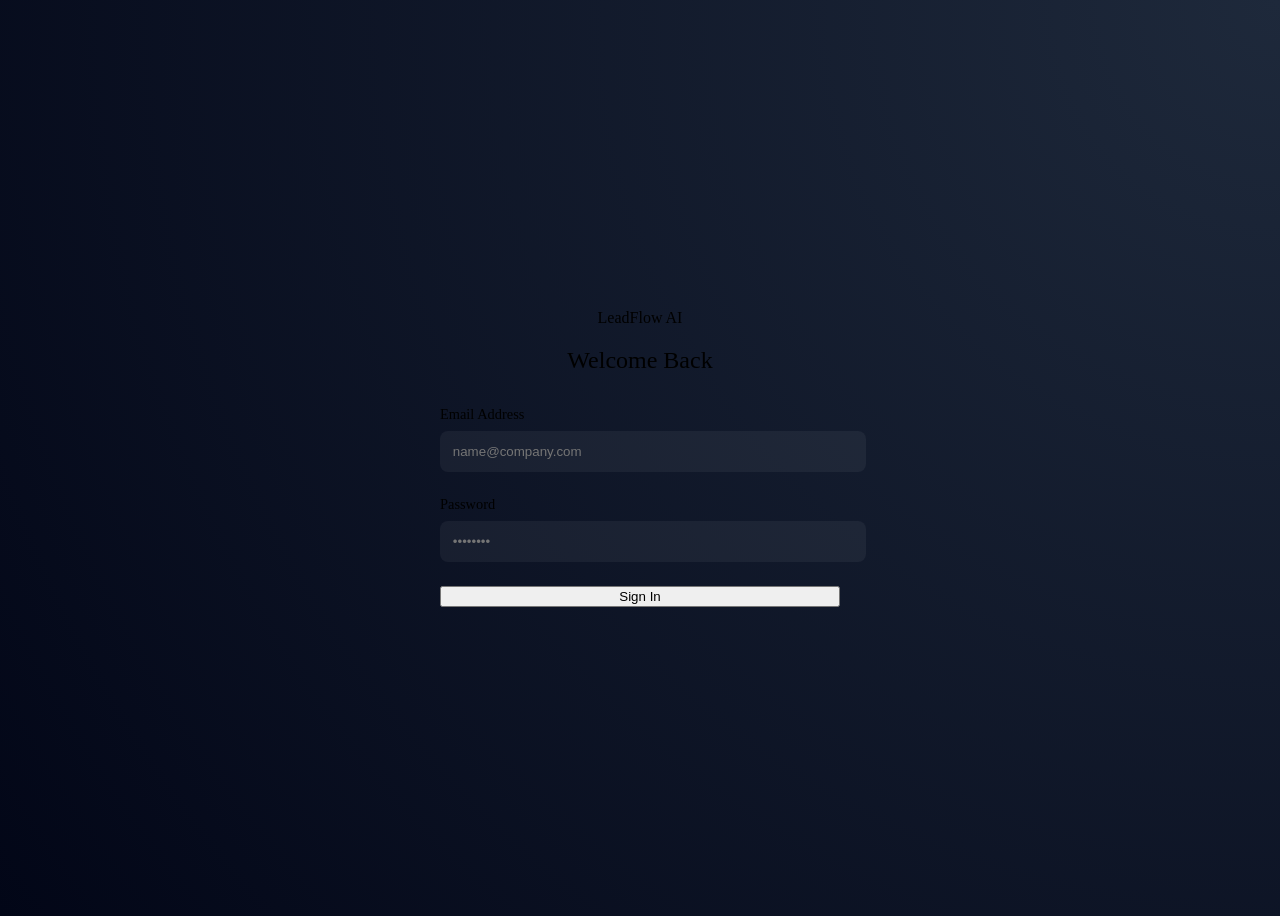
==== index.html @ cc42e3f3 "Live production update" ====
<!DOCTYPE html>
<html lang="en">
<head>
    <meta charset="UTF-8">
    <meta name="viewport" content="width=device-width, initial-scale=1.0">
    <title>Login | LeadFlow AI</title>
    <link rel="stylesheet" href="css/style.css">
    <style>
        body {
            display: flex;
            align-items: center;
            justify-content: center;
            height: 100vh;
            background: radial-gradient(circle at top right, #1e293b, #020617);
        }
        .login-card { width: 100%; max-width: 400px; padding: 2.5rem; }
        .input-group { margin-bottom: 1.5rem; }
        label { display: block; margin-bottom: 0.5rem; color: var(--text-muted); font-size: 0.9rem; }
        input {
            width: 100%; padding: 0.8rem; background: rgba(255, 255, 255, 0.05);
            border: 1px solid var(--border-color); border-radius: 8px; color: white; outline: none;
        }
        input:focus { border-color: var(--accent-primary); }
    </style>
</head>
<body>
    <div class="glass-card login-card">
        <div class="logo" style="text-align: center;">LeadFlow AI</div>
        <h2 style="text-align: center; margin-bottom: 2rem; font-weight: 500;">Welcome Back</h2>
        <form action="dashboard.html">
            <div class="input-group">
                <label>Email Address</label>
                <input type="email" placeholder="name@company.com" required>
            </div>
            <div class="input-group">
                <label>Password</label>
                <input type="password" placeholder="••••••••" required>
            </div>
            <button type="submit" class="btn-primary" style="width: 100%;">Sign In</button>
        </form>
    </div>
</body>
</html>
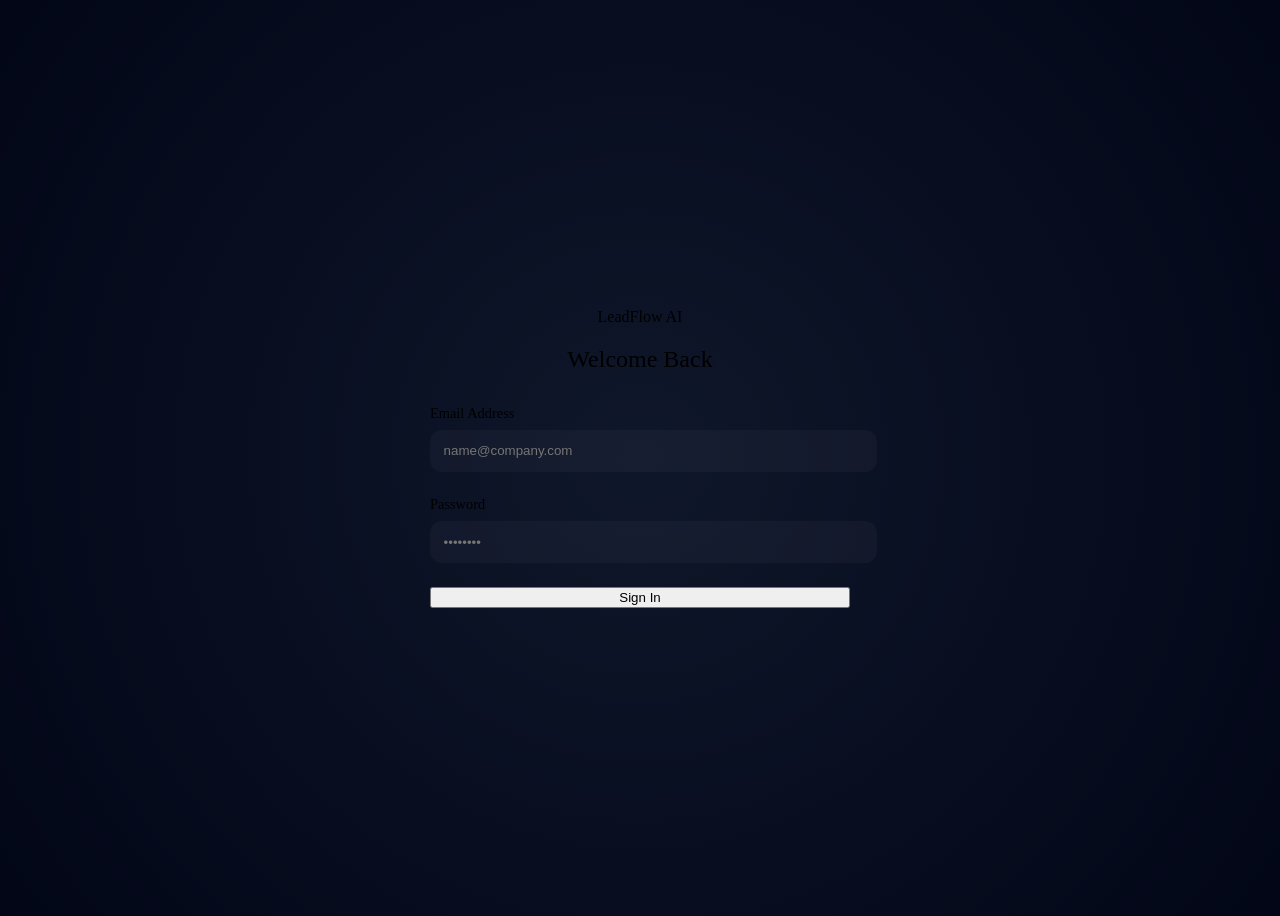
==== commit a99486b3: "Latest updates" ====
--- a/index.html
+++ b/index.html
@@ -11,16 +11,17 @@
             align-items: center;
             justify-content: center;
             height: 100vh;
-            background: radial-gradient(circle at top right, #1e293b, #020617);
+            background: radial-gradient(circle at center, #0f172a 0%, #020617 100%);
         }
-        .login-card { width: 100%; max-width: 400px; padding: 2.5rem; }
+        .login-card { width: 90%; max-width: 420px; padding: 3rem; }
         .input-group { margin-bottom: 1.5rem; }
         label { display: block; margin-bottom: 0.5rem; color: var(--text-muted); font-size: 0.9rem; }
         input {
-            width: 100%; padding: 0.8rem; background: rgba(255, 255, 255, 0.05);
-            border: 1px solid var(--border-color); border-radius: 8px; color: white; outline: none;
+            width: 100%; padding: 0.85rem; background: rgba(255, 255, 255, 0.03);
+            border: 1px solid var(--border-color); border-radius: 12px; color: white; outline: none;
+            transition: border-color 0.3s ease;
         }
-        input:focus { border-color: var(--accent-primary); }
+        input:focus { border-color: var(--accent-primary); background: rgba(255, 255, 255, 0.05); }
     </style>
 </head>
 <body>
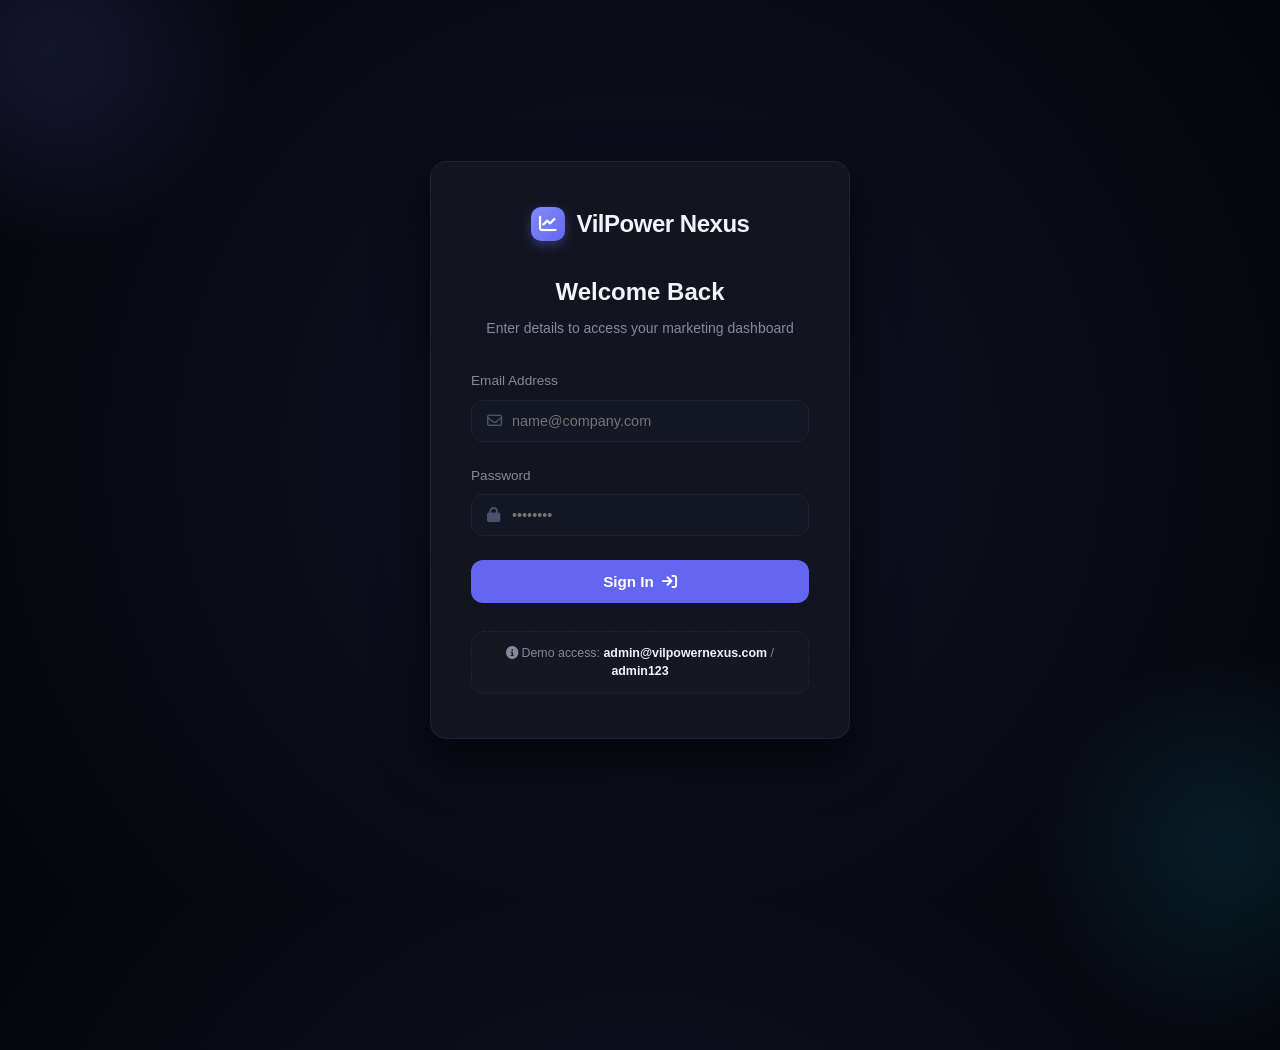
==== commit d68620ce: "Latest updates" ====
--- a/index.html
+++ b/index.html
@@ -3,42 +3,266 @@
 <head>
     <meta charset="UTF-8">
     <meta name="viewport" content="width=device-width, initial-scale=1.0">
-    <title>Login | LeadFlow AI</title>
+    <title>Sign In | VilPower Nexus</title>
+    <!-- Google Fonts -->
     <link rel="stylesheet" href="css/style.css">
+    <!-- FontAwesome Icons -->
+    <link rel="stylesheet" href="https://cdnjs.cloudflare.com/ajax/libs/font-awesome/6.4.0/css/all.min.css">
     <style>
         body {
             display: flex;
             align-items: center;
             justify-content: center;
-            height: 100vh;
-            background: radial-gradient(circle at center, #0f172a 0%, #020617 100%);
-        }
-        .login-card { width: 90%; max-width: 420px; padding: 3rem; }
-        .input-group { margin-bottom: 1.5rem; }
-        label { display: block; margin-bottom: 0.5rem; color: var(--text-muted); font-size: 0.9rem; }
-        input {
-            width: 100%; padding: 0.85rem; background: rgba(255, 255, 255, 0.03);
-            border: 1px solid var(--border-color); border-radius: 12px; color: white; outline: none;
-            transition: border-color 0.3s ease;
-        }
-        input:focus { border-color: var(--accent-primary); background: rgba(255, 255, 255, 0.05); }
+            min-height: 100vh;
+            background: radial-gradient(circle at center, #0f1223 0%, #05060b 100%);
+            padding: 1.5rem;
+            position: relative;
+            overflow: hidden;
+        }
+
+        /* Decorative glowing orbs */
+        .glow-orb-1 {
+            position: absolute;
+            width: 400px;
+            height: 400px;
+            background: radial-gradient(circle, rgba(99, 102, 241, 0.15) 0%, transparent 70%);
+            top: -150px;
+            left: -150px;
+            pointer-events: none;
+        }
+        .glow-orb-2 {
+            position: absolute;
+            width: 400px;
+            height: 400px;
+            background: radial-gradient(circle, rgba(6, 182, 212, 0.12) 0%, transparent 70%);
+            bottom: -150px;
+            right: -150px;
+            pointer-events: none;
+        }
+
+        .login-card {
+            width: 100%;
+            max-width: 420px;
+            padding: 2.75rem 2.5rem;
+            background-color: var(--bg-card);
+            border: 1px solid var(--border-color);
+            border-radius: var(--radius-lg);
+            box-shadow: 0 20px 50px rgba(0, 0, 0, 0.6);
+            backdrop-filter: blur(20px);
+            -webkit-backdrop-filter: blur(20px);
+            z-index: 10;
+            transition: var(--transition-normal);
+        }
+
+        .login-card:hover {
+            border-color: rgba(99, 102, 241, 0.25);
+            box-shadow: 0 25px 60px rgba(99, 102, 241, 0.05);
+        }
+
+        .login-logo {
+            display: flex;
+            align-items: center;
+            justify-content: center;
+            gap: 0.75rem;
+            margin-bottom: 2rem;
+            text-decoration: none;
+        }
+
+        .login-logo-icon {
+            width: 34px;
+            height: 34px;
+            background: linear-gradient(135deg, #818cf8 0%, #6366f1 100%);
+            border-radius: 10px;
+            display: flex;
+            align-items: center;
+            justify-content: center;
+            box-shadow: 0 4px 12px rgba(99, 102, 241, 0.4);
+            color: white;
+            font-size: 1.1rem;
+        }
+
+        .login-logo-text {
+            font-size: 1.5rem;
+            font-weight: 800;
+            color: var(--text-main);
+            letter-spacing: -0.02em;
+        }
+
+        .login-header {
+            text-align: center;
+            margin-bottom: 2rem;
+        }
+
+        .login-header h2 {
+            font-size: 1.5rem;
+            font-weight: 700;
+            color: var(--text-main);
+            margin-bottom: 0.5rem;
+        }
+
+        .login-header p {
+            color: var(--text-muted);
+            font-size: 0.875rem;
+        }
+
+        .input-group {
+            margin-bottom: 1.5rem;
+            position: relative;
+        }
+
+        .input-group label {
+            display: block;
+            margin-bottom: 0.5rem;
+            color: var(--text-muted);
+            font-size: 0.85rem;
+            font-weight: 500;
+        }
+
+        .input-field-wrapper {
+            position: relative;
+        }
+
+        .input-field-wrapper i {
+            position: absolute;
+            left: 1rem;
+            top: 50%;
+            transform: translateY(-50%);
+            color: #4b526d;
+            font-size: 0.95rem;
+            transition: var(--transition-fast);
+        }
+
+        .input-field-wrapper input {
+            width: 100%;
+            padding: 0.75rem 1rem 0.75rem 2.5rem;
+            background-color: #141724;
+            border: 1px solid var(--border-color);
+            border-radius: var(--radius-md);
+            color: var(--text-main);
+            font-size: 0.9rem;
+            outline: none;
+            transition: var(--transition-fast);
+        }
+
+        .input-field-wrapper input:focus {
+            border-color: var(--accent-primary);
+            box-shadow: 0 0 0 2px rgba(99, 102, 241, 0.15);
+            background-color: #171b2d;
+        }
+
+        .input-field-wrapper input:focus + i {
+            color: var(--accent-primary);
+        }
+
+        .login-error-banner {
+            background-color: rgba(239, 68, 68, 0.1);
+            border: 1px solid rgba(239, 68, 68, 0.2);
+            color: #f87171;
+            border-radius: var(--radius-md);
+            padding: 0.75rem 1rem;
+            font-size: 0.825rem;
+            margin-bottom: 1.5rem;
+            display: none;
+            line-height: 1.4;
+        }
+
+        .login-error-banner i {
+            margin-right: 0.35rem;
+        }
+
+        .btn-submit {
+            width: 100%;
+            padding: 0.8rem;
+            background-color: var(--accent-primary);
+            color: white;
+            border: none;
+            border-radius: var(--radius-md);
+            font-size: 0.95rem;
+            font-weight: 600;
+            cursor: pointer;
+            transition: var(--transition-fast);
+            display: flex;
+            align-items: center;
+            justify-content: center;
+            gap: 0.5rem;
+        }
+
+        .btn-submit:hover {
+            background-color: var(--accent-hover);
+            transform: translateY(-1px);
+        }
+
+        .btn-submit:disabled {
+            background-color: #31375c;
+            color: var(--text-muted);
+            cursor: not-allowed;
+            transform: none;
+        }
+
+        .demo-credentials {
+            margin-top: 1.75rem;
+            padding: 0.75rem 1rem;
+            background-color: rgba(255, 255, 255, 0.015);
+            border: 1px dashed var(--border-color);
+            border-radius: var(--radius-md);
+            font-size: 0.775rem;
+            color: var(--text-muted);
+            text-align: center;
+        }
+        
+        .demo-credentials strong {
+            color: var(--text-main);
+        }
     </style>
 </head>
 <body>
-    <div class="glass-card login-card">
-        <div class="logo" style="text-align: center;">LeadFlow AI</div>
-        <h2 style="text-align: center; margin-bottom: 2rem; font-weight: 500;">Welcome Back</h2>
-        <form action="dashboard.html">
+    <div class="glow-orb-1"></div>
+    <div class="glow-orb-2"></div>
+
+    <div class="login-card">
+        <div class="login-logo">
+            <div class="login-logo-icon">
+                <i class="fa-solid fa-chart-line"></i>
+            </div>
+            <div class="login-logo-text">VilPower Nexus</div>
+        </div>
+
+        <div class="login-header">
+            <h2>Welcome Back</h2>
+            <p>Enter details to access your marketing dashboard</p>
+        </div>
+
+        <div id="loginErrorBanner" class="login-error-banner"></div>
+
+        <form id="loginForm">
             <div class="input-group">
-                <label>Email Address</label>
-                <input type="email" placeholder="name@company.com" required>
+                <label for="email">Email Address</label>
+                <div class="input-field-wrapper">
+                    <input type="email" id="email" placeholder="name@company.com" required autocomplete="username">
+                    <i class="fa-regular fa-envelope"></i>
+                </div>
             </div>
+
             <div class="input-group">
-                <label>Password</label>
-                <input type="password" placeholder="••••••••" required>
+                <label for="password">Password</label>
+                <div class="input-field-wrapper">
+                    <input type="password" id="password" placeholder="••••••••" required autocomplete="current-password">
+                    <i class="fa-solid fa-lock"></i>
+                </div>
             </div>
-            <button type="submit" class="btn-primary" style="width: 100%;">Sign In</button>
+
+            <button type="submit" class="btn-submit">
+                <span>Sign In</span>
+                <i class="fa-solid fa-arrow-right-to-bracket"></i>
+            </button>
         </form>
+
+        <div class="demo-credentials">
+            <i class="fa-solid fa-circle-info"></i> Demo access: <strong>admin@vilpowernexus.com</strong> / <strong>admin123</strong>
+        </div>
     </div>
+
+    <!-- Scripts -->
+    <script src="js/main.js"></script>
 </body>
 </html>
--- a/css/style.css
+++ b/css/style.css
@@ -0,0 +1,1604 @@
+@import url('https://fonts.googleapis.com/css2?family=Inter:wght@300;400;500;600;700&display=swap');
+
+:root {
+    --bg-main: #080a10;
+    --bg-sidebar: #0d0f17;
+    --bg-card: #121420;
+    --border-color: #1e2235;
+    --border-hover: #2e3454;
+    --accent-primary: #6366f1; /* Indigo from reference */
+    --accent-primary-rgb: 99, 102, 241;
+    --accent-hover: #4f46e5;
+    --accent-green: #10b981;
+    --accent-green-bg: rgba(16, 185, 129, 0.15);
+    --accent-red: #ef4444;
+    --accent-red-bg: rgba(239, 68, 68, 0.15);
+    --text-main: #f1f5f9;
+    --text-muted: #828a9b;
+    --sidebar-width: 280px;
+    --transition-fast: 0.2s ease;
+    --transition-normal: 0.3s cubic-bezier(0.4, 0, 0.2, 1);
+    --shadow-sm: 0 2px 8px rgba(0, 0, 0, 0.5);
+    --shadow-md: 0 10px 25px -5px rgba(0, 0, 0, 0.6);
+    --radius-sm: 8px;
+    --radius-md: 12px;
+    --radius-lg: 16px;
+    
+    /* Social Brand Colors */
+    --color-facebook: #1877f2;
+    --color-instagram: #e1306c;
+    --color-youtube: #ff0000;
+}
+
+* {
+    margin: 0;
+    padding: 0;
+    box-sizing: border-box;
+    font-family: 'Inter', sans-serif;
+}
+
+/* Custom Scrollbar */
+::-webkit-scrollbar {
+    width: 6px;
+    height: 6px;
+}
+::-webkit-scrollbar-track {
+    background: var(--bg-main);
+}
+::-webkit-scrollbar-thumb {
+    background: #22263f;
+    border-radius: 4px;
+}
+::-webkit-scrollbar-thumb:hover {
+    background: #31375c;
+}
+
+body {
+    background-color: var(--bg-main);
+    color: var(--text-main);
+    min-height: 100vh;
+    overflow-x: hidden;
+    line-height: 1.5;
+}
+
+/* App Container and Layout */
+.app-container {
+    display: flex;
+    min-height: 100vh;
+}
+
+/* Sidebar Styling */
+.sidebar {
+    width: var(--sidebar-width);
+    background-color: var(--bg-sidebar);
+    border-right: 1px solid var(--border-color);
+    display: flex;
+    flex-direction: column;
+    height: 100vh;
+    position: fixed;
+    top: 0;
+    left: 0;
+    z-index: 100;
+    transition: var(--transition-normal);
+}
+
+.sidebar-header {
+    padding: 1.75rem 1.5rem;
+    display: flex;
+    align-items: center;
+    justify-content: space-between;
+}
+
+.logo-wrapper {
+    display: flex;
+    align-items: center;
+    gap: 0.75rem;
+    text-decoration: none;
+}
+
+.logo-icon {
+    width: 28px;
+    height: 28px;
+    background: linear-gradient(135deg, #818cf8 0%, #6366f1 100%);
+    border-radius: 8px;
+    display: flex;
+    align-items: center;
+    justify-content: center;
+    box-shadow: 0 4px 10px rgba(99, 102, 241, 0.3);
+    transition: var(--transition-fast);
+}
+
+.logo-text {
+    font-size: 1.25rem;
+    font-weight: 700;
+    color: var(--text-main);
+    letter-spacing: -0.02em;
+}
+
+.sidebar-collapse-btn {
+    background: none;
+    border: none;
+    color: var(--text-muted);
+    cursor: pointer;
+    display: flex;
+    align-items: center;
+    justify-content: center;
+    padding: 4px;
+    border-radius: 4px;
+    transition: var(--transition-fast);
+}
+
+.sidebar-collapse-btn:hover {
+    color: var(--text-main);
+    background: rgba(255, 255, 255, 0.05);
+}
+
+/* Search Box */
+.search-wrapper {
+    padding: 0 1.5rem 1.5rem 1.5rem;
+    position: relative;
+}
+
+.search-input-container {
+    position: relative;
+    width: 100%;
+}
+
+.search-icon {
+    position: absolute;
+    left: 1rem;
+    top: 50%;
+    transform: translateY(-50%);
+    color: var(--text-muted);
+    pointer-events: none;
+}
+
+.search-input {
+    width: 100%;
+    padding: 0.75rem 1rem 0.75rem 2.5rem;
+    background-color: #141724;
+    border: 1px solid var(--border-color);
+    border-radius: var(--radius-md);
+    color: var(--text-main);
+    font-size: 0.9rem;
+    outline: none;
+    transition: var(--transition-fast);
+}
+
+.search-input:focus {
+    border-color: var(--accent-primary);
+    box-shadow: 0 0 0 2px rgba(99, 102, 241, 0.15);
+}
+
+/* Navigation Links */
+.sidebar-nav {
+    flex: 1;
+    overflow-y: auto;
+    padding: 0 1rem 1.5rem 1rem;
+}
+
+.nav-section-title {
+    font-size: 0.75rem;
+    font-weight: 600;
+    text-transform: uppercase;
+    color: #4b526d;
+    padding: 0.75rem 0.5rem;
+    letter-spacing: 0.05em;
+}
+
+.nav-list {
+    list-style: none;
+    margin-bottom: 1.5rem;
+}
+
+.nav-item {
+    margin-bottom: 0.25rem;
+}
+
+.nav-link {
+    display: flex;
+    align-items: center;
+    justify-content: space-between;
+    padding: 0.75rem 0.75rem;
+    color: var(--text-muted);
+    text-decoration: none;
+    border-radius: var(--radius-md);
+    font-weight: 500;
+    font-size: 0.925rem;
+    transition: var(--transition-fast);
+}
+
+.nav-link-content {
+    display: flex;
+    align-items: center;
+    gap: 0.75rem;
+}
+
+.nav-link-content i {
+    font-size: 1.1rem;
+    width: 20px;
+    display: inline-block;
+    text-align: center;
+    transition: transform var(--transition-fast);
+}
+
+.nav-link:hover {
+    color: var(--text-main);
+    background-color: rgba(255, 255, 255, 0.03);
+}
+
+.nav-link:hover .nav-link-content i {
+    transform: scale(1.15);
+}
+
+.nav-link.active {
+    color: var(--text-main);
+    background-color: #1a1e32;
+    border-left: 2px solid var(--accent-primary);
+}
+
+/* Sub Navigation Menu */
+.nav-sub-list {
+    list-style: none;
+    padding-left: 2.25rem;
+    margin-top: 0.25rem;
+    display: none;
+}
+
+.nav-item.open .nav-sub-list {
+    display: block;
+}
+
+.nav-item.open .chevron-icon {
+    transform: rotate(180deg);
+}
+
+.chevron-icon {
+    transition: transform var(--transition-fast);
+    font-size: 0.8rem;
+}
+
+.nav-sub-link {
+    display: block;
+    padding: 0.5rem 0.75rem;
+    color: var(--text-muted);
+    text-decoration: none;
+    font-size: 0.875rem;
+    border-radius: var(--radius-sm);
+    transition: var(--transition-fast);
+}
+
+.nav-sub-link:hover {
+    color: var(--text-main);
+}
+
+.nav-sub-link.active {
+    color: #818cf8;
+    font-weight: 500;
+}
+
+/* Sidebar User & Call To Action */
+.sidebar-footer {
+    padding: 1.5rem;
+    border-top: 1px solid var(--border-color);
+    display: flex;
+    flex-direction: column;
+    gap: 1.25rem;
+}
+
+.sidebar-user {
+    display: flex;
+    align-items: center;
+    justify-content: space-between;
+    text-decoration: none;
+}
+
+.user-avatar-wrapper {
+    display: flex;
+    align-items: center;
+    gap: 0.75rem;
+}
+
+.user-avatar {
+    width: 38px;
+    height: 38px;
+    border-radius: 50%;
+    object-fit: cover;
+    border: 2px solid #22263f;
+    transition: var(--transition-fast);
+}
+
+.sidebar-user:hover .user-avatar {
+    transform: scale(1.08);
+    border-color: var(--accent-primary);
+}
+
+.user-info {
+    display: flex;
+    flex-direction: column;
+}
+
+.user-name {
+    font-size: 0.875rem;
+    font-weight: 600;
+    color: var(--text-main);
+}
+
+.user-role {
+    font-size: 0.75rem;
+    color: var(--text-muted);
+}
+
+.user-settings-trigger {
+    color: var(--text-muted);
+    background: none;
+    border: none;
+    cursor: pointer;
+    font-size: 1rem;
+    padding: 4px;
+    border-radius: 4px;
+    transition: var(--transition-fast);
+}
+
+.user-settings-trigger:hover {
+    color: var(--text-main);
+    background: rgba(255, 255, 255, 0.05);
+}
+
+.sidebar-cta-btn {
+    display: flex;
+    align-items: center;
+    justify-content: center;
+    gap: 0.5rem;
+    width: 100%;
+    padding: 0.75rem;
+    background-color: var(--accent-primary);
+    color: white;
+    border: none;
+    border-radius: var(--radius-md);
+    font-size: 0.9rem;
+    font-weight: 600;
+    cursor: pointer;
+    text-decoration: none;
+    transition: var(--transition-fast);
+}
+
+.sidebar-cta-btn:hover {
+    background-color: var(--accent-hover);
+    transform: translateY(-1px);
+}
+
+/* Logo icon hover effect */
+.logo-wrapper:hover .logo-icon {
+    transform: rotate(-8deg) scale(1.08);
+}
+
+/* Main Content Layout */
+.main-content {
+    flex: 1;
+    margin-left: var(--sidebar-width);
+    padding: 2.25rem 3rem;
+    min-height: 100vh;
+    transition: var(--transition-normal);
+}
+
+/* Top Navigation Bar */
+.top-nav {
+    display: flex;
+    align-items: center;
+    justify-content: space-between;
+    margin-bottom: 2.5rem;
+}
+
+.page-title-group h1 {
+    font-size: 1.75rem;
+    font-weight: 700;
+    letter-spacing: -0.02em;
+    margin-bottom: 0.25rem;
+}
+
+.page-title-group p {
+    color: var(--text-muted);
+    font-size: 0.95rem;
+}
+
+.action-buttons {
+    display: flex;
+    align-items: center;
+    gap: 0.75rem;
+}
+
+.btn-secondary {
+    display: inline-flex;
+    align-items: center;
+    gap: 0.5rem;
+    padding: 0.65rem 1.25rem;
+    background-color: #121420;
+    border: 1px solid var(--border-color);
+    border-radius: var(--radius-md);
+    color: var(--text-main);
+    font-size: 0.9rem;
+    font-weight: 600;
+    cursor: pointer;
+    transition: var(--transition-fast);
+}
+
+.btn-secondary:hover {
+    background-color: #1b1e2e;
+    border-color: var(--border-hover);
+}
+
+.btn-solid {
+    display: inline-flex;
+    align-items: center;
+    gap: 0.5rem;
+    padding: 0.65rem 1.25rem;
+    background-color: var(--accent-primary);
+    border: none;
+    border-radius: var(--radius-md);
+    color: white;
+    font-size: 0.9rem;
+    font-weight: 600;
+    cursor: pointer;
+    transition: var(--transition-fast);
+}
+
+.btn-solid:hover {
+    background-color: var(--accent-hover);
+    transform: translateY(-1px);
+}
+
+/* Client Selector Styles */
+.client-selector-container {
+    display: flex;
+    align-items: center;
+    gap: 0.5rem;
+    margin-right: 0.75rem;
+}
+
+.client-select {
+    background-color: #141724;
+    border: 1px solid var(--border-color);
+    border-radius: var(--radius-md);
+    color: var(--text-main);
+    font-size: 0.9rem;
+    font-weight: 600;
+    padding: 0.65rem 2.25rem 0.65rem 1rem;
+    outline: none;
+    cursor: pointer;
+    appearance: none;
+    background-image: url("data:image/svg+xml,%3Csvg xmlns='http://www.w3.org/2000/svg' fill='none' viewBox='0 0 24 24' stroke='%23828a9b'%3E%3Cpath stroke-linecap='round' stroke-linejoin='round' stroke-width='2' d='M19 9l-7 7-7-7'/%3E%3C/svg%3E");
+    background-repeat: no-repeat;
+    background-position: right 0.75rem center;
+    background-size: 1.1rem;
+    transition: var(--transition-fast);
+}
+
+.client-select:hover {
+    border-color: var(--border-hover);
+    background-color: #1b1e2e;
+}
+
+/* Cards System */
+.glass-card {
+    background-color: var(--bg-card);
+    border: 1px solid var(--border-color);
+    border-radius: var(--radius-lg);
+    padding: 1.5rem;
+    box-shadow: var(--shadow-md);
+    transition: var(--transition-normal);
+    position: relative;
+    overflow: hidden;
+}
+
+.glass-card:hover {
+    border-color: var(--border-hover);
+    box-shadow: 0 15px 30px -10px rgba(0, 0, 0, 0.7);
+}
+
+/* Grid of Statistics */
+.stats-grid {
+    display: grid;
+    grid-template-columns: repeat(4, 1fr);
+    gap: 1.5rem;
+    margin-bottom: 2rem;
+}
+
+.stat-card-header {
+    display: flex;
+    align-items: center;
+    justify-content: space-between;
+    margin-bottom: 1rem;
+}
+
+.stat-card-title {
+    font-size: 0.875rem;
+    font-weight: 500;
+    color: var(--text-muted);
+    display: flex;
+    align-items: center;
+    gap: 0.5rem;
+}
+
+.stat-card-title i {
+    font-size: 1.1rem;
+    width: 24px;
+    height: 24px;
+    border-radius: 6px;
+    display: flex;
+    align-items: center;
+    justify-content: center;
+    transition: transform 0.4s cubic-bezier(0.175, 0.885, 0.32, 1.275);
+}
+
+/* Social icons on stats cards styling */
+.stat-card-title i.fa-facebook { color: var(--color-facebook); background-color: rgba(24, 119, 242, 0.1); }
+.stat-card-title i.fa-instagram { color: #f472b6; background: linear-gradient(45deg, rgba(240, 148, 51, 0.1), rgba(188, 24, 136, 0.1)); }
+.stat-card-title i.fa-youtube { color: var(--color-youtube); background-color: rgba(255, 0, 0, 0.1); }
+.stat-card-title i.fa-bullhorn { color: var(--accent-primary); background-color: rgba(99, 102, 241, 0.1); }
+
+/* Animation Hook triggers on card hover */
+.glass-card:hover .stat-card-title i {
+    transform: scale(1.2) translateY(-2px);
+    animation: icon-float-bounce 1s ease-in-out infinite alternate;
+}
+
+.stat-card-options {
+    color: var(--text-muted);
+    background: none;
+    border: none;
+    cursor: pointer;
+    font-size: 1rem;
+    opacity: 0.6;
+    transition: opacity var(--transition-fast);
+}
+
+.stat-card-options:hover {
+    opacity: 1;
+}
+
+.stat-card-value-row {
+    display: flex;
+    align-items: baseline;
+    gap: 0.75rem;
+}
+
+.stat-card-value {
+    font-size: 2rem;
+    font-weight: 700;
+    letter-spacing: -0.03em;
+}
+
+.stat-badge {
+    display: inline-flex;
+    align-items: center;
+    gap: 0.25rem;
+    padding: 0.2rem 0.5rem;
+    border-radius: 6px;
+    font-size: 0.75rem;
+    font-weight: 600;
+}
+
+.stat-badge.positive {
+    color: var(--accent-green);
+    background-color: var(--accent-green-bg);
+}
+
+.stat-badge.negative {
+    color: var(--accent-red);
+    background-color: var(--accent-red-bg);
+}
+
+/* Custom Keyframe Animations for Micro-Interactions */
+@keyframes icon-float-bounce {
+    0% { transform: scale(1.2) translateY(-2px); }
+    100% { transform: scale(1.2) translateY(-6px); }
+}
+
+@keyframes pulse-light-glow {
+    0% { box-shadow: 0 0 0 0 rgba(16, 185, 129, 0.5); }
+    70% { box-shadow: 0 0 0 6px rgba(16, 185, 129, 0); }
+    100% { box-shadow: 0 0 0 0 rgba(16, 185, 129, 0); }
+}
+
+/* Charts Grid */
+.charts-grid {
+    display: grid;
+    grid-template-columns: 2fr 1fr;
+    gap: 1.5rem;
+    margin-bottom: 2rem;
+}
+
+.chart-card-header {
+    display: flex;
+    align-items: center;
+    justify-content: space-between;
+    margin-bottom: 1.5rem;
+}
+
+.chart-card-title-group {
+    display: flex;
+    flex-direction: column;
+}
+
+.chart-card-title {
+    font-size: 0.95rem;
+    font-weight: 500;
+    color: var(--text-muted);
+}
+
+.chart-card-value-group {
+    display: flex;
+    align-items: baseline;
+    gap: 0.75rem;
+    margin-top: 0.25rem;
+}
+
+.chart-card-value {
+    font-size: 1.75rem;
+    font-weight: 700;
+    letter-spacing: -0.02em;
+}
+
+.chart-header-actions {
+    display: flex;
+    align-items: center;
+    gap: 1.5rem;
+}
+
+.chart-legend {
+    display: flex;
+    align-items: center;
+    gap: 1rem;
+    font-size: 0.85rem;
+}
+
+.legend-item {
+    display: flex;
+    align-items: center;
+    gap: 0.35rem;
+    color: var(--text-muted);
+}
+
+.legend-color {
+    width: 8px;
+    height: 8px;
+    border-radius: 50%;
+}
+
+.legend-color.purple { background-color: #6366f1; }
+.legend-color.cyan { background-color: #06b6d4; }
+
+.chart-dropdown-select {
+    background-color: #141724;
+    border: 1px solid var(--border-color);
+    border-radius: 8px;
+    color: var(--text-main);
+    font-size: 0.825rem;
+    padding: 0.4rem 1.5rem 0.4rem 0.75rem;
+    outline: none;
+    cursor: pointer;
+    appearance: none;
+    background-image: url("data:image/svg+xml,%3Csvg xmlns='http://www.w3.org/2000/svg' fill='none' viewBox='0 0 24 24' stroke='%23828a9b'%3E%3Cpath stroke-linecap='round' stroke-linejoin='round' stroke-width='2' d='M19 9l-7 7-7-7'/%3E%3C/svg%3E");
+    background-repeat: no-repeat;
+    background-position: right 0.5rem center;
+    background-size: 1rem;
+}
+
+.chart-dropdown-select:hover {
+    border-color: var(--border-hover);
+}
+
+.chart-wrapper-el {
+    position: relative;
+    width: 100%;
+}
+
+/* Height definitions for different chart cards */
+.revenue-chart-height {
+    height: 320px;
+}
+.side-chart-height {
+    height: 150px;
+}
+
+.right-charts-stack {
+    display: flex;
+    flex-direction: column;
+    gap: 1.5rem;
+}
+
+.right-chart-card {
+    display: flex;
+    flex-direction: column;
+    justify-content: space-between;
+}
+
+.chart-card-footer {
+    display: flex;
+    align-items: center;
+    justify-content: space-between;
+    margin-top: 1.25rem;
+    padding-top: 1rem;
+    border-top: 1px solid var(--border-color);
+    font-size: 0.85rem;
+}
+
+.live-indicator {
+    display: inline-flex;
+    align-items: center;
+    gap: 0.5rem;
+    color: var(--accent-green);
+    font-weight: 500;
+}
+
+.pulse-dot {
+    width: 8px;
+    height: 8px;
+    border-radius: 50%;
+    background-color: var(--accent-green);
+    box-shadow: 0 0 0 0 rgba(16, 185, 129, 0.7);
+    animation: pulse 1.6s infinite;
+}
+
+@keyframes pulse {
+    0% {
+        transform: scale(0.95);
+        box-shadow: 0 0 0 0 rgba(16, 185, 129, 0.7);
+    }
+    70% {
+        transform: scale(1);
+        box-shadow: 0 0 0 6px rgba(16, 185, 129, 0);
+    }
+    100% {
+        transform: scale(0.95);
+        box-shadow: 0 0 0 0 rgba(16, 185, 129, 0);
+    }
+}
+
+.card-link {
+    color: var(--accent-primary);
+    text-decoration: none;
+    font-weight: 600;
+    transition: var(--transition-fast);
+}
+
+.card-link:hover {
+    color: #818cf8;
+    text-decoration: underline;
+}
+
+/* Reports Overview & Lists */
+.reports-overview-section {
+    margin-bottom: 2rem;
+}
+
+.table-header-row {
+    display: flex;
+    align-items: center;
+    justify-content: space-between;
+    margin-bottom: 1.25rem;
+}
+
+.table-title {
+    font-size: 1.25rem;
+    font-weight: 700;
+    letter-spacing: -0.02em;
+}
+
+.table-wrapper {
+    width: 100%;
+    overflow-x: auto;
+}
+
+.data-table {
+    width: 100%;
+    border-collapse: collapse;
+    text-align: left;
+}
+
+.data-table th {
+    padding: 1rem;
+    border-bottom: 1px solid var(--border-color);
+    color: var(--text-muted);
+    font-size: 0.85rem;
+    font-weight: 600;
+    text-transform: uppercase;
+    letter-spacing: 0.05em;
+}
+
+.data-table td {
+    padding: 1.25rem 1rem;
+    border-bottom: 1px solid var(--border-color);
+    font-size: 0.9rem;
+    color: var(--text-main);
+}
+
+.data-table tbody tr:last-child td {
+    border-bottom: none;
+}
+
+.data-table tbody tr {
+    transition: background-color var(--transition-fast);
+}
+
+.data-table tbody tr:hover {
+    background-color: rgba(255, 255, 255, 0.015);
+}
+
+.status-badge {
+    display: inline-flex;
+    align-items: center;
+    gap: 0.35rem;
+    padding: 0.25rem 0.6rem;
+    border-radius: 20px;
+    font-size: 0.75rem;
+    font-weight: 600;
+    text-transform: capitalize;
+}
+
+.status-badge.active {
+    color: #34d399;
+    background-color: rgba(52, 211, 153, 0.1);
+}
+
+.status-badge.paused {
+    color: #fbbf24;
+    background-color: rgba(251, 191, 36, 0.1);
+}
+
+.status-badge.completed {
+    color: #60a5fa;
+    background-color: rgba(96, 165, 250, 0.1);
+}
+
+.status-badge.closed {
+    color: var(--text-muted);
+    background-color: rgba(255, 255, 255, 0.05);
+}
+
+/* Tab Views System */
+.tab-view {
+    display: none;
+}
+
+.tab-view.active-view {
+    display: block;
+    animation: fadeIn 0.4s ease-out;
+}
+
+@keyframes fadeIn {
+    from { opacity: 0; transform: translateY(6px); }
+    to { opacity: 1; transform: translateY(0); }
+}
+
+/* CRM View Styling */
+.crm-header-controls {
+    display: flex;
+    align-items: center;
+    justify-content: space-between;
+    margin-bottom: 1.5rem;
+    gap: 1rem;
+    flex-wrap: wrap;
+}
+
+.search-filter-box {
+    position: relative;
+    max-width: 320px;
+    width: 100%;
+}
+
+.crm-stats-row {
+    display: grid;
+    grid-template-columns: repeat(3, 1fr);
+    gap: 1.5rem;
+    margin-bottom: 2rem;
+}
+
+.crm-user-card {
+    display: flex;
+    align-items: center;
+    gap: 0.75rem;
+}
+
+.crm-user-avatar {
+    width: 32px;
+    height: 32px;
+    border-radius: 50%;
+    background-color: #22263f;
+    display: flex;
+    align-items: center;
+    justify-content: center;
+    font-weight: 600;
+    font-size: 0.8rem;
+    color: var(--accent-primary);
+}
+
+/* AI Insights View */
+.insights-grid {
+    display: grid;
+    grid-template-columns: repeat(2, 1fr);
+    gap: 1.5rem;
+}
+
+.insight-card {
+    border-left: 4px solid var(--border-color);
+}
+
+.insight-card.high-priority {
+    border-left-color: var(--accent-red);
+}
+
+.insight-card.medium-priority {
+    border-left-color: #f59e0b;
+}
+
+.insight-card.low-priority {
+    border-left-color: var(--accent-primary);
+}
+
+.insight-header {
+    display: flex;
+    align-items: center;
+    justify-content: space-between;
+    margin-bottom: 0.75rem;
+}
+
+.insight-tag {
+    font-size: 0.75rem;
+    font-weight: 600;
+    padding: 0.15rem 0.5rem;
+    border-radius: 4px;
+    text-transform: uppercase;
+}
+
+.high-priority .insight-tag { background: var(--accent-red-bg); color: var(--accent-red); }
+.medium-priority .insight-tag { background: rgba(245, 158, 11, 0.15); color: #f59e0b; }
+.low-priority .insight-tag { background: rgba(99, 102, 241, 0.15); color: var(--accent-primary); }
+
+.insight-title {
+    font-size: 1.1rem;
+    font-weight: 600;
+    margin-bottom: 0.5rem;
+}
+
+.insight-desc {
+    color: var(--text-muted);
+    font-size: 0.9rem;
+    margin-bottom: 1.25rem;
+}
+
+.insight-action-row {
+    display: flex;
+    align-items: center;
+    justify-content: space-between;
+}
+
+.insight-score {
+    font-size: 0.8rem;
+    color: var(--text-muted);
+}
+
+/* Settings View Styling */
+.settings-container {
+    max-width: 800px;
+}
+
+.settings-card {
+    margin-bottom: 1.5rem;
+}
+
+.settings-card-title {
+    font-size: 1.1rem;
+    font-weight: 600;
+    margin-bottom: 1.5rem;
+    padding-bottom: 0.75rem;
+    border-bottom: 1px solid var(--border-color);
+}
+
+.form-grid {
+    display: grid;
+    grid-template-columns: repeat(2, 1fr);
+    gap: 1.25rem;
+}
+
+.form-group-full {
+    grid-column: span 2;
+}
+
+.form-group {
+    display: flex;
+    flex-direction: column;
+    gap: 0.5rem;
+}
+
+.form-label {
+    font-size: 0.85rem;
+    font-weight: 500;
+    color: var(--text-muted);
+}
+
+.form-input {
+    width: 100%;
+    padding: 0.7rem 1rem;
+    background-color: #141724;
+    border: 1px solid var(--border-color);
+    border-radius: var(--radius-md);
+    color: var(--text-main);
+    font-size: 0.9rem;
+    outline: none;
+    transition: var(--transition-fast);
+}
+
+.form-input:focus {
+    border-color: var(--accent-primary);
+}
+
+.settings-toggle-row {
+    display: flex;
+    align-items: center;
+    justify-content: space-between;
+    padding: 0.75rem 0;
+    border-bottom: 1px solid rgba(255, 255, 255, 0.03);
+}
+
+.settings-toggle-row:last-child {
+    border-bottom: none;
+}
+
+.toggle-info {
+    display: flex;
+    flex-direction: column;
+}
+
+.toggle-title {
+    font-size: 0.925rem;
+    font-weight: 500;
+    color: var(--text-main);
+}
+
+.toggle-desc {
+    font-size: 0.8rem;
+    color: var(--text-muted);
+}
+
+/* Switch Styles */
+.switch {
+    position: relative;
+    display: inline-block;
+    width: 44px;
+    height: 24px;
+}
+
+.switch input {
+    opacity: 0;
+    width: 0;
+    height: 0;
+}
+
+.slider {
+    position: absolute;
+    cursor: pointer;
+    top: 0;
+    left: 0;
+    right: 0;
+    bottom: 0;
+    background-color: #22263f;
+    transition: .3s;
+    border-radius: 24px;
+}
+
+.slider:before {
+    position: absolute;
+    content: "";
+    height: 18px;
+    width: 18px;
+    left: 3px;
+    bottom: 3px;
+    background-color: white;
+    transition: .3s;
+    border-radius: 50%;
+}
+
+input:checked + .slider {
+    background-color: var(--accent-primary);
+}
+
+input:focus + .slider {
+    box-shadow: 0 0 1px var(--accent-primary);
+}
+
+input:checked + .slider:before {
+    transform: translateX(20px);
+}
+
+/* Social Reports Layout styling */
+.social-tabs-row {
+    display: flex;
+    align-items: center;
+    justify-content: space-between;
+    margin-bottom: 2rem;
+    border-bottom: 1px solid var(--border-color);
+    padding-bottom: 1rem;
+    flex-wrap: wrap;
+    gap: 1rem;
+}
+
+.platform-tabs {
+    display: flex;
+    align-items: center;
+    gap: 0.75rem;
+}
+
+.social-tab-btn {
+    display: inline-flex;
+    align-items: center;
+    gap: 0.5rem;
+    padding: 0.6rem 1.25rem;
+    background-color: #121420;
+    border: 1px solid var(--border-color);
+    border-radius: var(--radius-md);
+    color: var(--text-muted);
+    font-size: 0.9rem;
+    font-weight: 600;
+    cursor: pointer;
+    transition: var(--transition-fast);
+}
+
+.social-tab-btn:hover {
+    color: var(--text-main);
+    border-color: var(--border-hover);
+}
+
+.social-tab-btn.active[data-platform="facebook"] {
+    background-color: rgba(24, 119, 242, 0.15);
+    border-color: #1877f2;
+    color: #1877f2;
+}
+
+.social-tab-btn.active[data-platform="instagram"] {
+    background: linear-gradient(45deg, rgba(253, 244, 255, 0.1) 0%, rgba(219, 39, 119, 0.15) 100%);
+    border-color: #db2777;
+    color: #f472b6;
+}
+
+.social-tab-btn.active[data-platform="youtube"] {
+    background-color: rgba(255, 0, 0, 0.1);
+    border-color: #ff0000;
+    color: #f87171;
+}
+
+/* Platform button hover scale animations */
+.social-tab-btn:hover i {
+    animation: button-icon-bounce 0.5s ease-in-out;
+}
+
+@keyframes button-icon-bounce {
+    0%, 100% { transform: translateY(0); }
+    50% { transform: translateY(-3px) scale(1.1); }
+}
+
+.content-type-toggles {
+    display: flex;
+    align-items: center;
+    background-color: #121420;
+    border: 1px solid var(--border-color);
+    padding: 3px;
+    border-radius: var(--radius-md);
+}
+
+.social-toggle-btn {
+    padding: 0.5rem 1rem;
+    background: none;
+    border: none;
+    border-radius: 6px;
+    color: var(--text-muted);
+    font-size: 0.85rem;
+    font-weight: 600;
+    cursor: pointer;
+    transition: var(--transition-fast);
+}
+
+.social-toggle-btn.active {
+    background-color: var(--accent-primary);
+    color: white;
+}
+
+/* Reach Comparison grid (Why High vs Low) */
+.reach-comparison-grid {
+    display: grid;
+    grid-template-columns: repeat(2, 1fr);
+    gap: 1.5rem;
+    margin-bottom: 2rem;
+}
+
+.reach-card {
+    border-top: 4px solid var(--border-color);
+}
+
+.reach-card.high-performing {
+    border-top-color: var(--accent-green);
+    background: linear-gradient(180deg, rgba(16, 185, 129, 0.02) 0%, rgba(18, 20, 32, 1) 100%);
+}
+
+.reach-card.underperforming {
+    border-top-color: var(--accent-red);
+    background: linear-gradient(180deg, rgba(239, 68, 68, 0.02) 0%, rgba(18, 20, 32, 1) 100%);
+}
+
+.reach-card-title-row {
+    display: flex;
+    align-items: center;
+    justify-content: space-between;
+    margin-bottom: 1.25rem;
+    padding-bottom: 0.75rem;
+    border-bottom: 1px solid rgba(255, 255, 255, 0.03);
+}
+
+.reach-card-badge {
+    font-size: 0.75rem;
+    font-weight: 700;
+    padding: 0.2rem 0.6rem;
+    border-radius: 4px;
+    text-transform: uppercase;
+}
+
+.high-performing .reach-card-badge {
+    background-color: var(--accent-green-bg);
+    color: var(--accent-green);
+    animation: pulse-light-glow 2s infinite;
+}
+
+.underperforming .reach-card-badge {
+    background-color: var(--accent-red-bg);
+    color: var(--accent-red);
+}
+
+.reach-points-list {
+    list-style: none;
+    display: flex;
+    flex-direction: column;
+    gap: 0.75rem;
+}
+
+.reach-point-item {
+    display: flex;
+    align-items: flex-start;
+    gap: 0.75rem;
+    font-size: 0.9rem;
+    line-height: 1.4;
+}
+
+.reach-point-item i {
+    font-size: 0.95rem;
+    margin-top: 3px;
+    flex-shrink: 0;
+}
+
+.reach-point-item.success i {
+    color: var(--accent-green);
+}
+
+.reach-point-item.fail i {
+    color: var(--accent-red);
+}
+
+.reach-post-preview {
+    display: flex;
+    gap: 1rem;
+    margin-bottom: 1.25rem;
+    background: rgba(255, 255, 255, 0.015);
+    padding: 0.75rem;
+    border-radius: var(--radius-md);
+    border: 1px solid var(--border-color);
+    transition: var(--transition-fast);
+}
+
+.reach-post-preview:hover {
+    background: rgba(255, 255, 255, 0.03);
+    border-color: var(--border-hover);
+}
+
+.preview-thumb {
+    width: 60px;
+    height: 60px;
+    border-radius: 6px;
+    object-fit: cover;
+    background: linear-gradient(135deg, #1e2235 0%, #121420 100%);
+    display: flex;
+    align-items: center;
+    justify-content: center;
+    font-size: 1.25rem;
+    color: var(--text-muted);
+}
+
+.preview-details {
+    display: flex;
+    flex-direction: column;
+    justify-content: center;
+    gap: 0.25rem;
+}
+
+.preview-caption {
+    font-size: 0.875rem;
+    font-weight: 600;
+    color: var(--text-main);
+    display: -webkit-box;
+    -webkit-line-clamp: 1;
+    -webkit-box-orient: vertical;
+    overflow: hidden;
+}
+
+.preview-metrics {
+    font-size: 0.775rem;
+    color: var(--text-muted);
+}
+
+/* Post Catalog Grid */
+.posts-grid-container {
+    display: grid;
+    grid-template-columns: repeat(3, 1fr);
+    gap: 1.5rem;
+    margin-top: 1.5rem;
+}
+
+.post-card {
+    background-color: var(--bg-card);
+    border: 1px solid var(--border-color);
+    border-radius: var(--radius-md);
+    overflow: hidden;
+    transition: var(--transition-normal);
+    display: flex;
+    flex-direction: column;
+}
+
+.post-card:hover {
+    border-color: var(--border-hover);
+    transform: translateY(-3px);
+}
+
+.post-image-header {
+    height: 160px;
+    background: linear-gradient(135deg, #1a1e36 0%, #0d0f1a 100%);
+    position: relative;
+    display: flex;
+    align-items: center;
+    justify-content: center;
+}
+
+.post-image-header img {
+    width: 100%;
+    height: 100%;
+    object-fit: cover;
+    opacity: 0.85;
+}
+
+.post-platform-icon {
+    position: absolute;
+    top: 0.75rem;
+    left: 0.75rem;
+    width: 28px;
+    height: 28px;
+    border-radius: 50%;
+    display: flex;
+    align-items: center;
+    justify-content: center;
+    color: white;
+    font-size: 0.85rem;
+    box-shadow: var(--shadow-sm);
+    transition: transform var(--transition-fast);
+}
+
+.post-card:hover .post-platform-icon {
+    transform: rotate(15deg) scale(1.1);
+}
+
+.post-platform-icon.facebook { background-color: #1877f2; }
+.post-platform-icon.instagram { background: linear-gradient(45deg, #f09433 0%, #e6683c 25%, #dc2743 50%, #cc2366 75%, #bc1888 100%); }
+.post-platform-icon.youtube { background-color: #ff0000; }
+
+.post-type-badge {
+    position: absolute;
+    top: 0.75rem;
+    right: 0.75rem;
+    background-color: rgba(0, 0, 0, 0.6);
+    color: white;
+    font-size: 0.7rem;
+    font-weight: 600;
+    padding: 0.2rem 0.5rem;
+    border-radius: 4px;
+    backdrop-filter: blur(4px);
+    text-transform: uppercase;
+}
+
+.post-body-content {
+    padding: 1.25rem;
+    display: flex;
+    flex-direction: column;
+    flex-grow: 1;
+    justify-content: space-between;
+}
+
+.post-caption-text {
+    font-size: 0.875rem;
+    color: var(--text-main);
+    line-height: 1.4;
+    margin-bottom: 1rem;
+    display: -webkit-box;
+    -webkit-line-clamp: 2;
+    -webkit-box-orient: vertical;
+    overflow: hidden;
+}
+
+.post-stats-row {
+    display: grid;
+    grid-template-columns: repeat(3, 1fr);
+    border-top: 1px solid var(--border-color);
+    padding-top: 0.75rem;
+    margin-top: auto;
+    text-align: center;
+}
+
+.post-stat-label {
+    display: block;
+    font-size: 0.7rem;
+    color: var(--text-muted);
+    text-transform: uppercase;
+    letter-spacing: 0.05em;
+    margin-bottom: 0.15rem;
+}
+
+.post-stat-val {
+    font-size: 0.9rem;
+    font-weight: 700;
+    color: var(--text-main);
+}
+
+/* Custom Toast Notifications */
+.toast-container {
+    position: fixed;
+    top: 20px;
+    right: 20px;
+    z-index: 10000;
+    display: flex;
+    flex-direction: column;
+    gap: 0.75rem;
+}
+
+.toast {
+    min-width: 280px;
+    max-width: 360px;
+    background: #141724;
+    border: 1px solid var(--border-color);
+    border-left: 4px solid var(--accent-primary);
+    border-radius: var(--radius-md);
+    padding: 1rem;
+    box-shadow: var(--shadow-md);
+    display: flex;
+    gap: 0.75rem;
+    animation: slideIn 0.3s ease-out forwards;
+}
+
+.toast.success { border-left-color: var(--accent-green); }
+.toast.error { border-left-color: var(--accent-red); }
+.toast.info { border-left-color: #60a5fa; }
+
+.toast-icon {
+    font-size: 1.1rem;
+    margin-top: 2px;
+}
+
+.toast-success-icon { color: var(--accent-green); }
+.toast-error-icon { color: var(--accent-red); }
+.toast-info-icon { color: #60a5fa; }
+
+.toast-body {
+    display: flex;
+    flex-direction: column;
+    gap: 0.15rem;
+}
+
+.toast-title {
+    font-size: 0.875rem;
+    font-weight: 600;
+    color: var(--text-main);
+}
+
+.toast-message {
+    font-size: 0.8rem;
+    color: var(--text-muted);
+}
+
+@keyframes slideIn {
+    from { transform: translateX(100%); opacity: 0; }
+    to { transform: translateX(0); opacity: 1; }
+}
+
+@keyframes fadeOut {
+    from { opacity: 1; }
+    to { opacity: 0; }
+}
+
+/* Mobile responsive hamburger header */
+.mobile-header {
+    display: none;
+    background-color: var(--bg-sidebar);
+    border-bottom: 1px solid var(--border-color);
+    padding: 1rem 1.5rem;
+    align-items: center;
+    justify-content: space-between;
+    position: sticky;
+    top: 0;
+    z-index: 99;
+}
+
+.mobile-menu-toggle {
+    background: none;
+    border: none;
+    color: var(--text-main);
+    font-size: 1.25rem;
+    cursor: pointer;
+}
+
+/* Responsive Breakpoints */
+@media (max-width: 1200px) {
+    .stats-grid {
+        grid-template-columns: repeat(2, 1fr);
+    }
+    .charts-grid {
+        grid-template-columns: 1fr;
+    }
+    .right-charts-stack {
+        flex-direction: row;
+    }
+    .right-charts-stack > * {
+        flex: 1;
+    }
+}
+
+@media (max-width: 768px) {
+    .sidebar {
+        transform: translateX(-100%);
+    }
+    .sidebar.mobile-active {
+        transform: translateX(0);
+    }
+    .main-content {
+        margin-left: 0;
+        padding: 1.5rem;
+        width: 100%;
+    }
+    .mobile-header {
+        display: flex;
+    }
+    .stats-grid {
+        grid-template-columns: 1fr;
+    }
+    .right-charts-stack {
+        flex-direction: column;
+    }
+    .top-nav {
+        flex-direction: column;
+        align-items: flex-start;
+        gap: 1rem;
+    }
+    .action-buttons {
+        width: 100%;
+        justify-content: flex-start;
+    }
+    .form-grid {
+        grid-template-columns: 1fr;
+    }
+    .form-group-full {
+        grid-column: span 1;
+    }
+    .insights-grid {
+        grid-template-columns: 1fr;
+    }
+    .reach-comparison-grid {
+        grid-template-columns: 1fr;
+    }
+    .posts-grid-container {
+        grid-template-columns: 1fr;
+    }
+}
